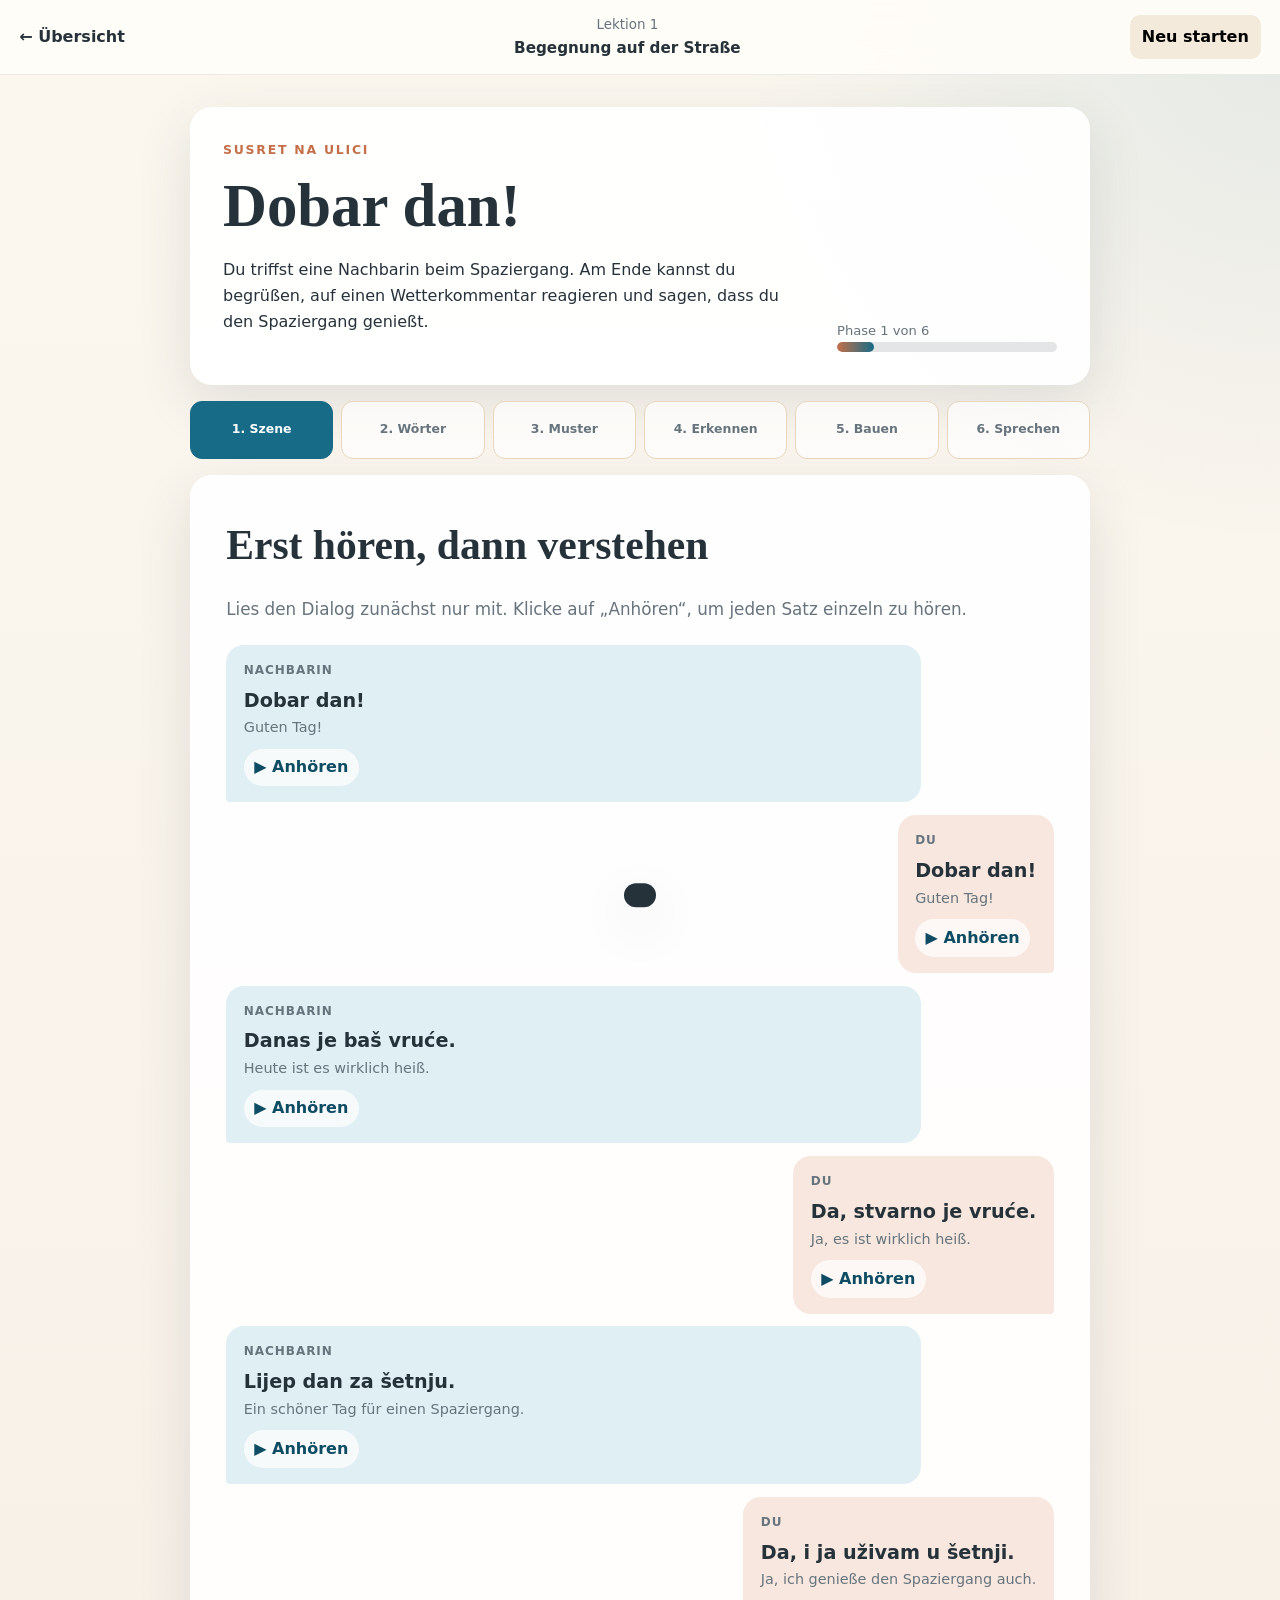
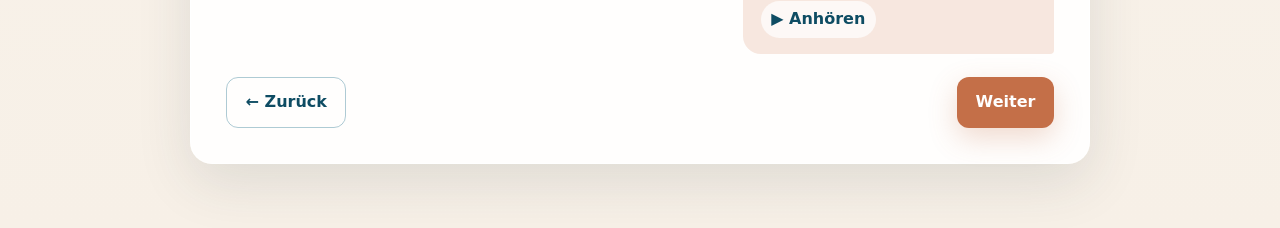
==== lesson.html @ fc1d5ef5 "Add files via upload" ====
<!DOCTYPE html>
<html lang="de">
<head>
  <meta charset="UTF-8">
  <meta name="viewport" content="width=device-width, initial-scale=1.0">
  <title>Lektion – Korak po korak</title>
  <link rel="stylesheet" href="css/style.css">
</head>
<body class="lesson-page">
  <header class="lesson-topbar">
    <a href="index.html" class="back-link">← Übersicht</a>
    <div class="lesson-topbar__title">
      <span id="lessonNumber">Lektion</span>
      <strong id="lessonTitle">Wird geladen …</strong>
    </div>
    <button id="resetLesson" class="icon-button" type="button">Neu starten</button>
  </header>

  <main class="shell shell--lesson">
    <section class="lesson-hero card">
      <div>
        <p id="lessonEyebrow" class="eyebrow eyebrow--dark"></p>
        <h1 id="lessonHeadline"></h1>
        <p id="lessonIntro"></p>
      </div>
      <div class="lesson-progress">
        <span id="phaseLabel">Phase 1 von 6</span>
        <div class="progress"><div id="lessonProgressBar" class="progress__fill"></div></div>
      </div>
    </section>

    <nav id="phaseNav" class="phase-nav" aria-label="Lektionsphasen"></nav>
    <section id="lessonContent"></section>
  </main>

  <div id="toast" class="toast" role="status" aria-live="polite"></div>

  <script src="data/lesson-01.js"></script>
  <script src="data/lesson-02.js"></script>
  <script src="data/lesson-03.js"></script>
  <script src="js/lesson.js"></script>
</body>
</html>
---- css/style.css ----
:root {
  --ink: #26323a;
  --muted: #66747d;
  --paper: #fffdf8;
  --sand: #f4eadb;
  --sand-dark: #e7d5bc;
  --adriatic: #176b87;
  --adriatic-dark: #0e4c63;
  --adriatic-soft: #dfeff3;
  --olive: #75835a;
  --olive-soft: #edf1e5;
  --terracotta: #c46f48;
  --terracotta-soft: #f7e7df;
  --success: #2d7b57;
  --danger: #a94438;
  --white: #ffffff;
  --shadow: 0 18px 55px rgba(45, 61, 68, 0.12);
  --radius: 22px;
  --radius-small: 14px;
}

* { box-sizing: border-box; }

html { scroll-behavior: smooth; }

body {
  margin: 0;
  font-family: Inter, ui-sans-serif, system-ui, -apple-system, BlinkMacSystemFont, "Segoe UI", sans-serif;
  color: var(--ink);
  background:
    radial-gradient(circle at top right, rgba(23, 107, 135, .10), transparent 34rem),
    linear-gradient(180deg, #fbf7ef 0%, #f7f0e7 100%);
  line-height: 1.65;
}

button, input, textarea { font: inherit; }

a { color: inherit; }

.hero {
  min-height: 48vh;
  display: grid;
  place-items: center;
  padding: 5rem 1.25rem;
  color: var(--white);
  background:
    linear-gradient(135deg, rgba(9, 58, 77, .95), rgba(23, 107, 135, .86)),
    radial-gradient(circle at 80% 20%, rgba(255,255,255,.18), transparent 18rem);
}

.hero__inner {
  width: min(820px, 100%);
  text-align: center;
}

.hero h1 {
  margin: .15rem 0 .5rem;
  font-family: Georgia, "Times New Roman", serif;
  font-size: clamp(3rem, 8vw, 6.5rem);
  line-height: .98;
  letter-spacing: -.045em;
}

.hero__lead {
  max-width: 620px;
  margin: 0 auto 2rem;
  font-size: clamp(1.1rem, 2.6vw, 1.45rem);
  color: rgba(255,255,255,.86);
}

.eyebrow {
  margin: 0 0 .6rem;
  font-size: .78rem;
  font-weight: 800;
  letter-spacing: .14em;
  text-transform: uppercase;
  color: rgba(255,255,255,.72);
}

.eyebrow--dark { color: var(--terracotta); }

.shell {
  width: min(1120px, calc(100% - 2rem));
  margin: 0 auto;
  padding: 2rem 0 4rem;
}

.shell--lesson { width: min(900px, calc(100% - 2rem)); }

.card {
  background: rgba(255,255,255,.91);
  border: 1px solid rgba(255,255,255,.8);
  border-radius: var(--radius);
  box-shadow: var(--shadow);
}

.intro {
  display: grid;
  grid-template-columns: 1.5fr .8fr;
  gap: 2rem;
  padding: 2rem;
  margin-top: -4.5rem;
  position: relative;
}

.intro h2, .section-heading h2, .lesson-hero h1 {
  margin: .1rem 0 .6rem;
  font-family: Georgia, "Times New Roman", serif;
  line-height: 1.15;
}

.badge {
  display: inline-flex;
  padding: .3rem .75rem;
  border-radius: 999px;
  background: var(--olive-soft);
  color: var(--olive);
  font-size: .82rem;
  font-weight: 800;
}

.progress-card {
  align-self: center;
  padding: 1.2rem;
  border-radius: var(--radius-small);
  background: var(--adriatic-soft);
}

.progress-card span, .lesson-progress span {
  display: block;
  color: var(--muted);
  font-size: .82rem;
}

.progress-card strong {
  display: block;
  margin: .2rem 0 .7rem;
  font-size: 1.1rem;
}

.progress {
  height: 10px;
  overflow: hidden;
  border-radius: 999px;
  background: rgba(38,50,58,.12);
}

.progress__fill {
  width: 0;
  height: 100%;
  border-radius: inherit;
  background: linear-gradient(90deg, var(--terracotta), var(--adriatic));
  transition: width .4s ease;
}

.section-heading {
  display: flex;
  justify-content: space-between;
  align-items: end;
  margin: 3rem 0 1rem;
}

.section-heading h2 { font-size: clamp(2rem, 5vw, 3rem); }

.lesson-grid {
  display: grid;
  grid-template-columns: repeat(3, 1fr);
  gap: 1rem;
}

.lesson-card {
  position: relative;
  display: flex;
  min-height: 300px;
  flex-direction: column;
  padding: 1.4rem;
  overflow: hidden;
}

.lesson-card::after {
  content: "";
  position: absolute;
  width: 150px;
  height: 150px;
  right: -55px;
  bottom: -65px;
  border-radius: 50%;
  background: var(--adriatic-soft);
}

.lesson-card__number {
  color: var(--terracotta);
  font-size: .78rem;
  font-weight: 900;
  letter-spacing: .12em;
  text-transform: uppercase;
}

.lesson-card h3 {
  margin: .55rem 0;
  font-family: Georgia, "Times New Roman", serif;
  font-size: 1.65rem;
  line-height: 1.12;
}

.lesson-card p { color: var(--muted); }

.lesson-card__meta {
  display: flex;
  gap: .5rem;
  flex-wrap: wrap;
  margin-top: auto;
  margin-bottom: 1rem;
}

.pill {
  padding: .25rem .62rem;
  border-radius: 999px;
  background: var(--sand);
  font-size: .78rem;
  font-weight: 700;
}

.lesson-card--locked { opacity: .72; }

.button {
  position: relative;
  z-index: 1;
  display: inline-flex;
  width: fit-content;
  align-items: center;
  justify-content: center;
  min-height: 46px;
  padding: .7rem 1.15rem;
  border: 0;
  border-radius: 12px;
  text-decoration: none;
  font-weight: 800;
  cursor: pointer;
}

.button--primary {
  color: white;
  background: var(--terracotta);
  box-shadow: 0 10px 28px rgba(196,111,72,.25);
}

.button--secondary {
  color: var(--adriatic-dark);
  background: var(--adriatic-soft);
}

.button--ghost {
  color: var(--adriatic-dark);
  background: transparent;
  border: 1px solid rgba(23,107,135,.35);
}

.footer {
  padding: 2rem 1rem 3rem;
  text-align: center;
  color: var(--muted);
  font-size: .86rem;
}

.lesson-topbar {
  position: sticky;
  top: 0;
  z-index: 20;
  display: grid;
  grid-template-columns: auto 1fr auto;
  gap: 1rem;
  align-items: center;
  padding: .85rem 1.2rem;
  background: rgba(255,253,248,.92);
  border-bottom: 1px solid rgba(38,50,58,.09);
  backdrop-filter: blur(14px);
}

.back-link { text-decoration: none; font-weight: 800; }

.lesson-topbar__title {
  text-align: center;
  font-size: .84rem;
  color: var(--muted);
}

.lesson-topbar__title strong {
  display: block;
  color: var(--ink);
  font-size: .95rem;
}

.icon-button {
  border: 0;
  border-radius: 10px;
  padding: .55rem .75rem;
  background: var(--sand);
  cursor: pointer;
  font-weight: 700;
}

.lesson-hero {
  display: grid;
  grid-template-columns: 1fr 220px;
  gap: 2rem;
  align-items: end;
  padding: 2rem;
}

.lesson-hero h1 { font-size: clamp(2.1rem, 6vw, 3.8rem); }

.phase-nav {
  display: grid;
  grid-template-columns: repeat(6, 1fr);
  gap: .5rem;
  margin: 1rem 0;
}

.phase-button {
  min-height: 58px;
  padding: .55rem;
  border: 1px solid var(--sand-dark);
  border-radius: 12px;
  background: rgba(255,255,255,.72);
  color: var(--muted);
  cursor: pointer;
  font-size: .78rem;
  font-weight: 800;
}

.phase-button.active {
  color: var(--white);
  background: var(--adriatic);
  border-color: var(--adriatic);
}

.phase-button.done {
  color: var(--success);
  background: var(--olive-soft);
  border-color: #cfd9bd;
}

.phase-card {
  padding: clamp(1.25rem, 4vw, 2.2rem);
  animation: rise .3s ease;
}

.phase-card h2 {
  margin: 0 0 .4rem;
  font-family: Georgia, "Times New Roman", serif;
  font-size: clamp(1.8rem, 5vw, 2.6rem);
}

.lead { color: var(--muted); font-size: 1.05rem; }

.dialogue {
  display: grid;
  gap: .8rem;
  margin: 1.3rem 0;
}

.bubble {
  max-width: 84%;
  padding: 1rem 1.1rem;
  border-radius: 18px 18px 18px 4px;
  background: var(--adriatic-soft);
}

.bubble:nth-child(even) {
  margin-left: auto;
  border-radius: 18px 18px 4px 18px;
  background: var(--terracotta-soft);
}

.bubble__speaker {
  display: block;
  margin-bottom: .25rem;
  color: var(--muted);
  font-size: .75rem;
  font-weight: 900;
  text-transform: uppercase;
  letter-spacing: .08em;
}

.bubble__hr {
  display: block;
  font-size: 1.2rem;
  font-weight: 850;
}

.bubble__de {
  display: block;
  color: var(--muted);
  font-size: .9rem;
}

.speak-button {
  margin-top: .55rem;
  border: 0;
  border-radius: 999px;
  padding: .35rem .65rem;
  background: rgba(255,255,255,.72);
  color: var(--adriatic-dark);
  cursor: pointer;
  font-weight: 800;
}

.vocab-grid {
  display: grid;
  grid-template-columns: repeat(2, 1fr);
  gap: .8rem;
  margin: 1.2rem 0;
}

.vocab-card {
  padding: 1rem;
  border: 1px solid var(--sand-dark);
  border-radius: 15px;
  background: var(--paper);
}

.vocab-card strong {
  display: block;
  color: var(--adriatic-dark);
  font-size: 1.15rem;
}

.pattern-list {
  display: grid;
  gap: .7rem;
  margin: 1.2rem 0;
}

.pattern {
  padding: 1rem;
  border-left: 5px solid var(--terracotta);
  border-radius: 0 14px 14px 0;
  background: var(--terracotta-soft);
}

.choice-list { display: grid; gap: .7rem; margin: 1rem 0; }

.choice {
  width: 100%;
  padding: .9rem 1rem;
  text-align: left;
  border: 1px solid var(--sand-dark);
  border-radius: 12px;
  background: var(--paper);
  cursor: pointer;
  font-weight: 700;
}

.choice.correct { border-color: var(--success); background: var(--olive-soft); color: var(--success); }
.choice.wrong { border-color: var(--danger); background: #fae7e4; color: var(--danger); }

.sentence-builder {
  display: flex;
  flex-wrap: wrap;
  gap: .55rem;
  min-height: 70px;
  margin: 1rem 0;
  padding: .8rem;
  border: 2px dashed var(--sand-dark);
  border-radius: 14px;
}

.token {
  padding: .5rem .75rem;
  border: 1px solid var(--sand-dark);
  border-radius: 10px;
  background: var(--paper);
  cursor: pointer;
  font-weight: 800;
}

.token.used { opacity: .38; }

.response-card {
  padding: 1rem;
  border-radius: 15px;
  background: var(--adriatic-soft);
}

.response-card textarea {
  width: 100%;
  min-height: 110px;
  margin-top: .8rem;
  padding: .9rem;
  border: 1px solid rgba(23,107,135,.25);
  border-radius: 12px;
  background: white;
}

.actions {
  display: flex;
  gap: .7rem;
  justify-content: space-between;
  flex-wrap: wrap;
  margin-top: 1.4rem;
}

.tip {
  margin: 1rem 0;
  padding: .9rem 1rem;
  border-radius: 14px;
  background: var(--olive-soft);
  color: #49533a;
}

.toast {
  position: fixed;
  left: 50%;
  bottom: 1.5rem;
  z-index: 100;
  transform: translate(-50%, 130%);
  padding: .75rem 1rem;
  border-radius: 999px;
  color: white;
  background: var(--ink);
  box-shadow: var(--shadow);
  transition: transform .25s ease;
}

.toast.show { transform: translate(-50%, 0); }

@keyframes rise {
  from { opacity: 0; transform: translateY(8px); }
  to { opacity: 1; transform: translateY(0); }
}

@media (max-width: 820px) {
  .lesson-grid { grid-template-columns: 1fr; }
  .intro, .lesson-hero { grid-template-columns: 1fr; }
  .phase-nav { grid-template-columns: repeat(3, 1fr); }
}

@media (max-width: 560px) {
  .shell { width: min(100% - 1rem, 1120px); }
  .hero { min-height: 42vh; padding: 4rem 1rem; }
  .intro { margin-top: -2.2rem; padding: 1.25rem; }
  .vocab-grid { grid-template-columns: 1fr; }
  .lesson-topbar { grid-template-columns: auto 1fr; }
  .lesson-topbar .icon-button { display: none; }
  .phase-button { font-size: .68rem; }
  .bubble { max-width: 95%; }
}
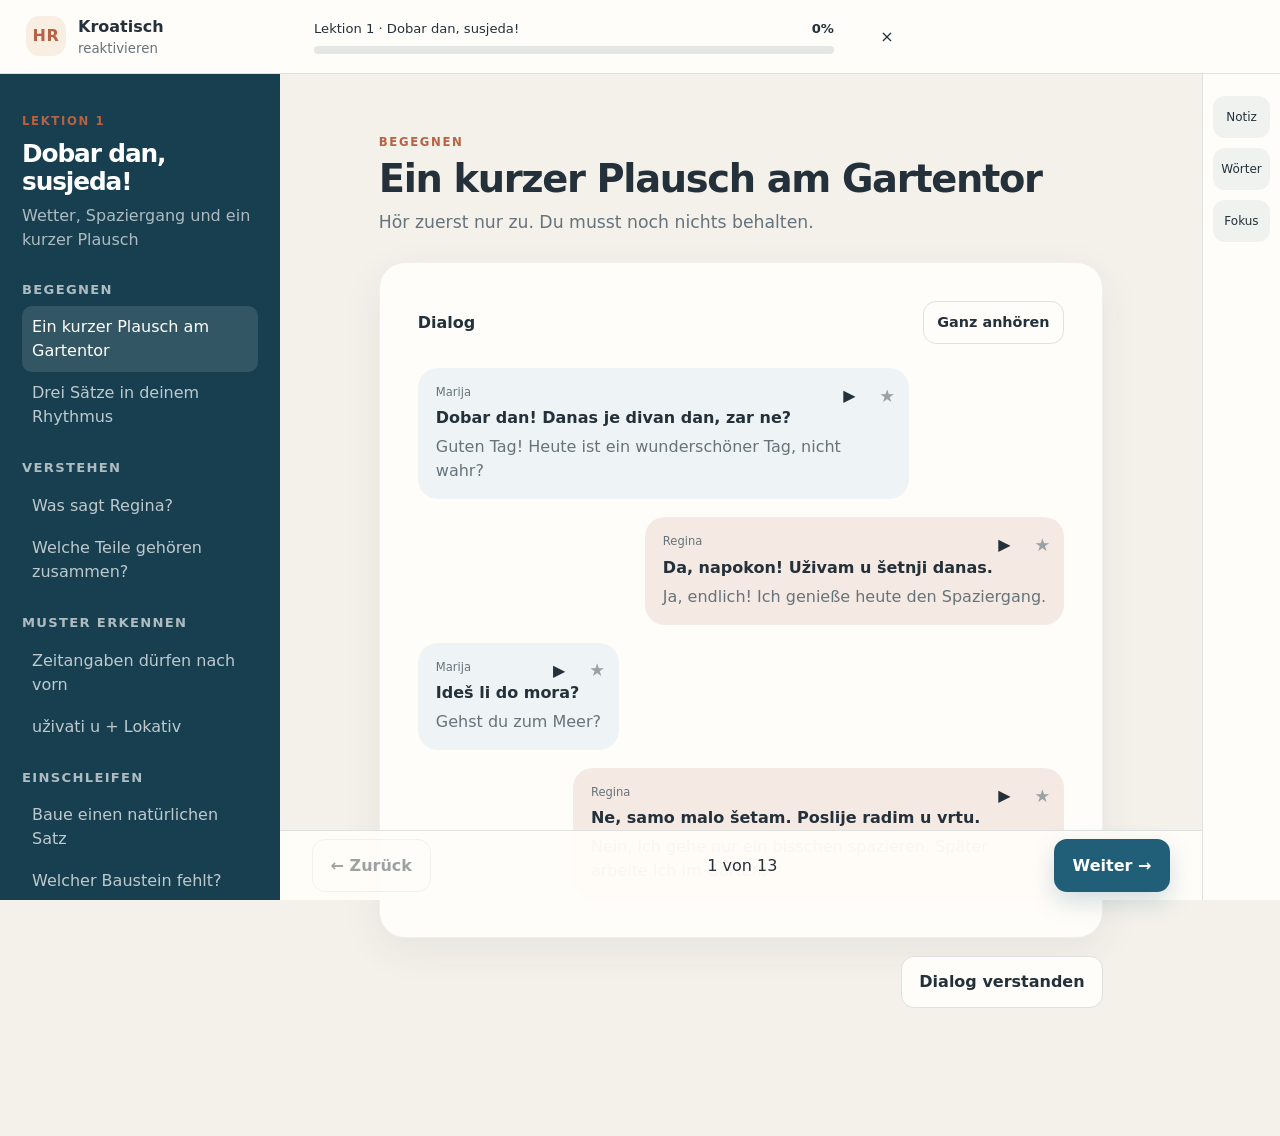
==== commit de63e832: "Add files via upload" ====
--- a/lesson.html
+++ b/lesson.html
@@ -1,43 +1,45 @@
-<!DOCTYPE html>
+<!doctype html>
 <html lang="de">
 <head>
-  <meta charset="UTF-8">
-  <meta name="viewport" content="width=device-width, initial-scale=1.0">
-  <title>Lektion – Korak po korak</title>
+  <meta charset="utf-8">
+  <meta name="viewport" content="width=device-width,initial-scale=1">
+  <meta name="theme-color" content="#215e78">
+  <title>Lektion · Kroatisch reaktivieren</title>
   <link rel="stylesheet" href="css/style.css">
+  <script src="data/lessons.js" defer></script>
+  <script src="js/app.js" defer></script>
 </head>
-<body class="lesson-page">
+<body data-page="lesson">
+  <a class="skip-link" href="#lesson-main">Zum Inhalt springen</a>
   <header class="lesson-topbar">
-    <a href="index.html" class="back-link">← Übersicht</a>
-    <div class="lesson-topbar__title">
-      <span id="lessonNumber">Lektion</span>
-      <strong id="lessonTitle">Wird geladen …</strong>
-    </div>
-    <button id="resetLesson" class="icon-button" type="button">Neu starten</button>
+    <a class="brand compact" href="index.html"><span class="brand-mark">HR</span><span><strong>Kroatisch</strong><small>reaktivieren</small></span></a>
+    <div class="top-progress"><div><span id="lesson-label">Lektion</span><strong id="lesson-percent">0%</strong></div><div class="bar"><span id="lesson-bar"></span></div></div>
+    <a class="icon-btn" href="index.html" aria-label="Lektion schließen">×</a>
   </header>
 
-  <main class="shell shell--lesson">
-    <section class="lesson-hero card">
-      <div>
-        <p id="lessonEyebrow" class="eyebrow eyebrow--dark"></p>
-        <h1 id="lessonHeadline"></h1>
-        <p id="lessonIntro"></p>
-      </div>
-      <div class="lesson-progress">
-        <span id="phaseLabel">Phase 1 von 6</span>
-        <div class="progress"><div id="lessonProgressBar" class="progress__fill"></div></div>
-      </div>
-    </section>
+  <div class="lesson-layout">
+    <aside class="lesson-map">
+      <span class="kicker">Lektion <span id="lesson-number">1</span></span>
+      <h1 id="lesson-title">Lektion</h1>
+      <p id="lesson-subtitle"></p>
+      <ol id="lesson-steps"></ol>
+      <small>Dein Stand wird automatisch gespeichert.</small>
+    </aside>
 
-    <nav id="phaseNav" class="phase-nav" aria-label="Lektionsphasen"></nav>
-    <section id="lessonContent"></section>
-  </main>
+    <main id="lesson-main" class="lesson-main" tabindex="-1"><div id="lesson-stage"></div></main>
 
-  <div id="toast" class="toast" role="status" aria-live="polite"></div>
+    <aside class="lesson-tools">
+      <button id="lesson-note-button">Notiz</button>
+      <button id="vocabulary-button">Wörter</button>
+      <button id="focus-button">Fokus</button>
+    </aside>
+  </div>
 
-  <script src="data/lesson-01.js"></script>
-  <script src="data/lesson-02.js"></script>
-  <script src="data/lesson-03.js"></script>
-  <script src="js/lesson.js"></script>
+  <nav class="lesson-nav"><button class="button secondary" id="prev-step">← Zurück</button><span id="step-count">1 von 1</span><button class="button primary" id="next-step">Weiter →</button></nav>
+
+  <dialog id="lesson-note-dialog"><form method="dialog" id="lesson-note-form" class="dialog-card"><div class="dialog-head"><div><span class="kicker">Lektionsnotiz</span><h2>Was möchtest du festhalten?</h2></div><button value="cancel" class="icon-btn">×</button></div><label>Titel<input id="lesson-note-title" maxlength="80"></label><label>Notiz<textarea id="lesson-note-text" rows="7" required></textarea></label><label class="check"><input id="lesson-note-pinned" type="checkbox"> Im Notizbuch anheften</label><div class="button-row right"><button value="cancel" class="button secondary">Abbrechen</button><button type="submit" class="button primary">Speichern</button></div></form></dialog>
+  <dialog id="vocabulary-dialog"><div class="dialog-card wide"><div class="dialog-head"><div><span class="kicker">Lektionswörter</span><h2>Wörter und Satzbausteine</h2></div><button class="icon-btn" data-close-dialog>×</button></div><div class="vocabulary-grid" id="vocabulary-grid"></div></div></dialog>
+  <dialog id="finish-dialog"><div class="dialog-card celebration"><div class="completion-mark">✓</div><span class="kicker">Lektion abgeschlossen</span><h2>Bravo, Regina.</h2><p>Du hast die Sätze nicht nur erkannt, sondern selbst gebaut und gesprochen.</p><div id="finish-stats" class="finish-stats"></div><div class="button-row center"><button class="button secondary" id="repeat-lesson">Erneut üben</button><a class="button primary" href="index.html">Zur Übersicht</a></div></div></dialog>
+  <div class="toast" id="toast" aria-live="polite"></div>
 </body>
 </html>
--- a/css/style.css
+++ b/css/style.css
@@ -1,548 +1,16 @@
-:root {
-  --ink: #26323a;
-  --muted: #66747d;
-  --paper: #fffdf8;
-  --sand: #f4eadb;
-  --sand-dark: #e7d5bc;
-  --adriatic: #176b87;
-  --adriatic-dark: #0e4c63;
-  --adriatic-soft: #dfeff3;
-  --olive: #75835a;
-  --olive-soft: #edf1e5;
-  --terracotta: #c46f48;
-  --terracotta-soft: #f7e7df;
-  --success: #2d7b57;
-  --danger: #a94438;
-  --white: #ffffff;
-  --shadow: 0 18px 55px rgba(45, 61, 68, 0.12);
-  --radius: 22px;
-  --radius-small: 14px;
+:root{
+  --bg:#f4f1eb;--paper:#fffdf9;--ink:#24313a;--muted:#66737a;--line:#dfe2df;
+  --blue:#215e78;--blue-soft:#dceaf0;--terracotta:#b86143;--terracotta-soft:#f1ded7;
+  --olive:#68784b;--olive-soft:#e5eadb;--yellow:#d8ad4b;--shadow:0 18px 50px rgba(42,52,58,.10);
+  --radius:24px;--sidebar:250px;--topbar:82px;
 }
-
-* { box-sizing: border-box; }
-
-html { scroll-behavior: smooth; }
-
-body {
-  margin: 0;
-  font-family: Inter, ui-sans-serif, system-ui, -apple-system, BlinkMacSystemFont, "Segoe UI", sans-serif;
-  color: var(--ink);
-  background:
-    radial-gradient(circle at top right, rgba(23, 107, 135, .10), transparent 34rem),
-    linear-gradient(180deg, #fbf7ef 0%, #f7f0e7 100%);
-  line-height: 1.65;
-}
-
-button, input, textarea { font: inherit; }
-
-a { color: inherit; }
-
-.hero {
-  min-height: 48vh;
-  display: grid;
-  place-items: center;
-  padding: 5rem 1.25rem;
-  color: var(--white);
-  background:
-    linear-gradient(135deg, rgba(9, 58, 77, .95), rgba(23, 107, 135, .86)),
-    radial-gradient(circle at 80% 20%, rgba(255,255,255,.18), transparent 18rem);
-}
-
-.hero__inner {
-  width: min(820px, 100%);
-  text-align: center;
-}
-
-.hero h1 {
-  margin: .15rem 0 .5rem;
-  font-family: Georgia, "Times New Roman", serif;
-  font-size: clamp(3rem, 8vw, 6.5rem);
-  line-height: .98;
-  letter-spacing: -.045em;
-}
-
-.hero__lead {
-  max-width: 620px;
-  margin: 0 auto 2rem;
-  font-size: clamp(1.1rem, 2.6vw, 1.45rem);
-  color: rgba(255,255,255,.86);
-}
-
-.eyebrow {
-  margin: 0 0 .6rem;
-  font-size: .78rem;
-  font-weight: 800;
-  letter-spacing: .14em;
-  text-transform: uppercase;
-  color: rgba(255,255,255,.72);
-}
-
-.eyebrow--dark { color: var(--terracotta); }
-
-.shell {
-  width: min(1120px, calc(100% - 2rem));
-  margin: 0 auto;
-  padding: 2rem 0 4rem;
-}
-
-.shell--lesson { width: min(900px, calc(100% - 2rem)); }
-
-.card {
-  background: rgba(255,255,255,.91);
-  border: 1px solid rgba(255,255,255,.8);
-  border-radius: var(--radius);
-  box-shadow: var(--shadow);
-}
-
-.intro {
-  display: grid;
-  grid-template-columns: 1.5fr .8fr;
-  gap: 2rem;
-  padding: 2rem;
-  margin-top: -4.5rem;
-  position: relative;
-}
-
-.intro h2, .section-heading h2, .lesson-hero h1 {
-  margin: .1rem 0 .6rem;
-  font-family: Georgia, "Times New Roman", serif;
-  line-height: 1.15;
-}
-
-.badge {
-  display: inline-flex;
-  padding: .3rem .75rem;
-  border-radius: 999px;
-  background: var(--olive-soft);
-  color: var(--olive);
-  font-size: .82rem;
-  font-weight: 800;
-}
-
-.progress-card {
-  align-self: center;
-  padding: 1.2rem;
-  border-radius: var(--radius-small);
-  background: var(--adriatic-soft);
-}
-
-.progress-card span, .lesson-progress span {
-  display: block;
-  color: var(--muted);
-  font-size: .82rem;
-}
-
-.progress-card strong {
-  display: block;
-  margin: .2rem 0 .7rem;
-  font-size: 1.1rem;
-}
-
-.progress {
-  height: 10px;
-  overflow: hidden;
-  border-radius: 999px;
-  background: rgba(38,50,58,.12);
-}
-
-.progress__fill {
-  width: 0;
-  height: 100%;
-  border-radius: inherit;
-  background: linear-gradient(90deg, var(--terracotta), var(--adriatic));
-  transition: width .4s ease;
-}
-
-.section-heading {
-  display: flex;
-  justify-content: space-between;
-  align-items: end;
-  margin: 3rem 0 1rem;
-}
-
-.section-heading h2 { font-size: clamp(2rem, 5vw, 3rem); }
-
-.lesson-grid {
-  display: grid;
-  grid-template-columns: repeat(3, 1fr);
-  gap: 1rem;
-}
-
-.lesson-card {
-  position: relative;
-  display: flex;
-  min-height: 300px;
-  flex-direction: column;
-  padding: 1.4rem;
-  overflow: hidden;
-}
-
-.lesson-card::after {
-  content: "";
-  position: absolute;
-  width: 150px;
-  height: 150px;
-  right: -55px;
-  bottom: -65px;
-  border-radius: 50%;
-  background: var(--adriatic-soft);
-}
-
-.lesson-card__number {
-  color: var(--terracotta);
-  font-size: .78rem;
-  font-weight: 900;
-  letter-spacing: .12em;
-  text-transform: uppercase;
-}
-
-.lesson-card h3 {
-  margin: .55rem 0;
-  font-family: Georgia, "Times New Roman", serif;
-  font-size: 1.65rem;
-  line-height: 1.12;
-}
-
-.lesson-card p { color: var(--muted); }
-
-.lesson-card__meta {
-  display: flex;
-  gap: .5rem;
-  flex-wrap: wrap;
-  margin-top: auto;
-  margin-bottom: 1rem;
-}
-
-.pill {
-  padding: .25rem .62rem;
-  border-radius: 999px;
-  background: var(--sand);
-  font-size: .78rem;
-  font-weight: 700;
-}
-
-.lesson-card--locked { opacity: .72; }
-
-.button {
-  position: relative;
-  z-index: 1;
-  display: inline-flex;
-  width: fit-content;
-  align-items: center;
-  justify-content: center;
-  min-height: 46px;
-  padding: .7rem 1.15rem;
-  border: 0;
-  border-radius: 12px;
-  text-decoration: none;
-  font-weight: 800;
-  cursor: pointer;
-}
-
-.button--primary {
-  color: white;
-  background: var(--terracotta);
-  box-shadow: 0 10px 28px rgba(196,111,72,.25);
-}
-
-.button--secondary {
-  color: var(--adriatic-dark);
-  background: var(--adriatic-soft);
-}
-
-.button--ghost {
-  color: var(--adriatic-dark);
-  background: transparent;
-  border: 1px solid rgba(23,107,135,.35);
-}
-
-.footer {
-  padding: 2rem 1rem 3rem;
-  text-align: center;
-  color: var(--muted);
-  font-size: .86rem;
-}
-
-.lesson-topbar {
-  position: sticky;
-  top: 0;
-  z-index: 20;
-  display: grid;
-  grid-template-columns: auto 1fr auto;
-  gap: 1rem;
-  align-items: center;
-  padding: .85rem 1.2rem;
-  background: rgba(255,253,248,.92);
-  border-bottom: 1px solid rgba(38,50,58,.09);
-  backdrop-filter: blur(14px);
-}
-
-.back-link { text-decoration: none; font-weight: 800; }
-
-.lesson-topbar__title {
-  text-align: center;
-  font-size: .84rem;
-  color: var(--muted);
-}
-
-.lesson-topbar__title strong {
-  display: block;
-  color: var(--ink);
-  font-size: .95rem;
-}
-
-.icon-button {
-  border: 0;
-  border-radius: 10px;
-  padding: .55rem .75rem;
-  background: var(--sand);
-  cursor: pointer;
-  font-weight: 700;
-}
-
-.lesson-hero {
-  display: grid;
-  grid-template-columns: 1fr 220px;
-  gap: 2rem;
-  align-items: end;
-  padding: 2rem;
-}
-
-.lesson-hero h1 { font-size: clamp(2.1rem, 6vw, 3.8rem); }
-
-.phase-nav {
-  display: grid;
-  grid-template-columns: repeat(6, 1fr);
-  gap: .5rem;
-  margin: 1rem 0;
-}
-
-.phase-button {
-  min-height: 58px;
-  padding: .55rem;
-  border: 1px solid var(--sand-dark);
-  border-radius: 12px;
-  background: rgba(255,255,255,.72);
-  color: var(--muted);
-  cursor: pointer;
-  font-size: .78rem;
-  font-weight: 800;
-}
-
-.phase-button.active {
-  color: var(--white);
-  background: var(--adriatic);
-  border-color: var(--adriatic);
-}
-
-.phase-button.done {
-  color: var(--success);
-  background: var(--olive-soft);
-  border-color: #cfd9bd;
-}
-
-.phase-card {
-  padding: clamp(1.25rem, 4vw, 2.2rem);
-  animation: rise .3s ease;
-}
-
-.phase-card h2 {
-  margin: 0 0 .4rem;
-  font-family: Georgia, "Times New Roman", serif;
-  font-size: clamp(1.8rem, 5vw, 2.6rem);
-}
-
-.lead { color: var(--muted); font-size: 1.05rem; }
-
-.dialogue {
-  display: grid;
-  gap: .8rem;
-  margin: 1.3rem 0;
-}
-
-.bubble {
-  max-width: 84%;
-  padding: 1rem 1.1rem;
-  border-radius: 18px 18px 18px 4px;
-  background: var(--adriatic-soft);
-}
-
-.bubble:nth-child(even) {
-  margin-left: auto;
-  border-radius: 18px 18px 4px 18px;
-  background: var(--terracotta-soft);
-}
-
-.bubble__speaker {
-  display: block;
-  margin-bottom: .25rem;
-  color: var(--muted);
-  font-size: .75rem;
-  font-weight: 900;
-  text-transform: uppercase;
-  letter-spacing: .08em;
-}
-
-.bubble__hr {
-  display: block;
-  font-size: 1.2rem;
-  font-weight: 850;
-}
-
-.bubble__de {
-  display: block;
-  color: var(--muted);
-  font-size: .9rem;
-}
-
-.speak-button {
-  margin-top: .55rem;
-  border: 0;
-  border-radius: 999px;
-  padding: .35rem .65rem;
-  background: rgba(255,255,255,.72);
-  color: var(--adriatic-dark);
-  cursor: pointer;
-  font-weight: 800;
-}
-
-.vocab-grid {
-  display: grid;
-  grid-template-columns: repeat(2, 1fr);
-  gap: .8rem;
-  margin: 1.2rem 0;
-}
-
-.vocab-card {
-  padding: 1rem;
-  border: 1px solid var(--sand-dark);
-  border-radius: 15px;
-  background: var(--paper);
-}
-
-.vocab-card strong {
-  display: block;
-  color: var(--adriatic-dark);
-  font-size: 1.15rem;
-}
-
-.pattern-list {
-  display: grid;
-  gap: .7rem;
-  margin: 1.2rem 0;
-}
-
-.pattern {
-  padding: 1rem;
-  border-left: 5px solid var(--terracotta);
-  border-radius: 0 14px 14px 0;
-  background: var(--terracotta-soft);
-}
-
-.choice-list { display: grid; gap: .7rem; margin: 1rem 0; }
-
-.choice {
-  width: 100%;
-  padding: .9rem 1rem;
-  text-align: left;
-  border: 1px solid var(--sand-dark);
-  border-radius: 12px;
-  background: var(--paper);
-  cursor: pointer;
-  font-weight: 700;
-}
-
-.choice.correct { border-color: var(--success); background: var(--olive-soft); color: var(--success); }
-.choice.wrong { border-color: var(--danger); background: #fae7e4; color: var(--danger); }
-
-.sentence-builder {
-  display: flex;
-  flex-wrap: wrap;
-  gap: .55rem;
-  min-height: 70px;
-  margin: 1rem 0;
-  padding: .8rem;
-  border: 2px dashed var(--sand-dark);
-  border-radius: 14px;
-}
-
-.token {
-  padding: .5rem .75rem;
-  border: 1px solid var(--sand-dark);
-  border-radius: 10px;
-  background: var(--paper);
-  cursor: pointer;
-  font-weight: 800;
-}
-
-.token.used { opacity: .38; }
-
-.response-card {
-  padding: 1rem;
-  border-radius: 15px;
-  background: var(--adriatic-soft);
-}
-
-.response-card textarea {
-  width: 100%;
-  min-height: 110px;
-  margin-top: .8rem;
-  padding: .9rem;
-  border: 1px solid rgba(23,107,135,.25);
-  border-radius: 12px;
-  background: white;
-}
-
-.actions {
-  display: flex;
-  gap: .7rem;
-  justify-content: space-between;
-  flex-wrap: wrap;
-  margin-top: 1.4rem;
-}
-
-.tip {
-  margin: 1rem 0;
-  padding: .9rem 1rem;
-  border-radius: 14px;
-  background: var(--olive-soft);
-  color: #49533a;
-}
-
-.toast {
-  position: fixed;
-  left: 50%;
-  bottom: 1.5rem;
-  z-index: 100;
-  transform: translate(-50%, 130%);
-  padding: .75rem 1rem;
-  border-radius: 999px;
-  color: white;
-  background: var(--ink);
-  box-shadow: var(--shadow);
-  transition: transform .25s ease;
-}
-
-.toast.show { transform: translate(-50%, 0); }
-
-@keyframes rise {
-  from { opacity: 0; transform: translateY(8px); }
-  to { opacity: 1; transform: translateY(0); }
-}
-
-@media (max-width: 820px) {
-  .lesson-grid { grid-template-columns: 1fr; }
-  .intro, .lesson-hero { grid-template-columns: 1fr; }
-  .phase-nav { grid-template-columns: repeat(3, 1fr); }
-}
-
-@media (max-width: 560px) {
-  .shell { width: min(100% - 1rem, 1120px); }
-  .hero { min-height: 42vh; padding: 4rem 1rem; }
-  .intro { margin-top: -2.2rem; padding: 1.25rem; }
-  .vocab-grid { grid-template-columns: 1fr; }
-  .lesson-topbar { grid-template-columns: auto 1fr; }
-  .lesson-topbar .icon-button { display: none; }
-  .phase-button { font-size: .68rem; }
-  .bubble { max-width: 95%; }
-}
+*{box-sizing:border-box}html{scroll-behavior:smooth}body{margin:0;background:var(--bg);color:var(--ink);font-family:Inter,ui-sans-serif,system-ui,-apple-system,BlinkMacSystemFont,"Segoe UI",sans-serif;line-height:1.5}button,input,textarea,select{font:inherit;color:inherit}button,a{touch-action:manipulation}a{color:inherit;text-decoration:none}button{cursor:pointer}h1,h2,h3,p{margin-top:0}h1,h2,h3{line-height:1.12}h1{font-size:clamp(2rem,4vw,4.4rem);letter-spacing:-.045em}h2{font-size:clamp(1.75rem,3vw,2.7rem);letter-spacing:-.035em}h3{font-size:1.25rem}small,.muted{color:var(--muted)}
+.skip-link{position:fixed;left:12px;top:-100px;background:#fff;padding:.8rem 1rem;z-index:99;border-radius:10px}.skip-link:focus{top:12px}.app-shell{display:grid;grid-template-columns:var(--sidebar) 1fr;min-height:100vh}.sidebar{position:sticky;top:0;height:100vh;padding:30px 22px;background:#173f50;color:#f4fbfd;display:flex;flex-direction:column;z-index:20}.brand{display:flex;align-items:center;gap:12px}.brand-mark{width:46px;height:46px;border-radius:14px;display:grid;place-items:center;background:#f8eee1;color:var(--terracotta);font-weight:900;letter-spacing:.04em}.brand strong,.brand small{display:block}.brand small{color:rgba(255,255,255,.68)}.sidebar nav{display:grid;gap:7px;margin:54px 0}.nav-link{padding:12px 14px;border-radius:12px;color:rgba(255,255,255,.76);display:flex;justify-content:space-between;align-items:center}.nav-link:hover,.nav-link.active{background:rgba(255,255,255,.11);color:#fff}.nav-link b{font-size:.75rem;padding:.1rem .45rem;background:var(--terracotta);border-radius:999px}.sidebar-foot{margin-top:auto;border-top:1px solid rgba(255,255,255,.15);padding-top:20px;display:grid}.sidebar-foot strong{font-size:1.25rem}.sidebar-foot span{color:rgba(255,255,255,.75)}.sidebar-foot small{margin-top:14px;color:rgba(255,255,255,.5)}
+.main-frame{min-width:0}.topbar{height:var(--topbar);padding:0 clamp(20px,4vw,58px);display:flex;align-items:center;justify-content:space-between;background:rgba(244,241,235,.92);backdrop-filter:blur(16px);position:sticky;top:0;z-index:10;border-bottom:1px solid rgba(80,90,95,.08)}.topbar>div{display:grid}.eyebrow,.kicker{font-size:.73rem;text-transform:uppercase;letter-spacing:.14em;color:var(--terracotta);font-weight:800}.avatar,.icon-btn{border:0;background:transparent;display:grid;place-items:center}.avatar{width:42px;height:42px;border-radius:50%;background:var(--blue);color:#fff;font-weight:800}.icon-btn{min-width:40px;height:40px;border-radius:50%}.icon-btn:hover{background:rgba(33,94,120,.09)}main{width:min(1220px,calc(100% - 44px));margin:0 auto}.section{padding:78px 0;scroll-margin-top:var(--topbar)}.hero{margin-top:28px;padding:clamp(28px,6vw,72px);border-radius:34px;background:linear-gradient(135deg,#fdf9f1,#eef5f6);display:grid;grid-template-columns:minmax(0,1fr) auto;gap:55px;align-items:center;box-shadow:var(--shadow);overflow:hidden;position:relative}.hero:after{content:"";position:absolute;width:380px;height:380px;border-radius:50%;right:-160px;top:-210px;border:70px solid rgba(184,97,67,.07)}.hero-copy{position:relative;z-index:1}.hero h1{max-width:820px;margin:.45rem 0 1rem}.hero p{font-size:1.15rem;max-width:740px;color:var(--muted)}.meta-row,.button-row{display:flex;gap:12px;align-items:center;flex-wrap:wrap}.meta-row{margin:28px 0;color:var(--muted)}.meta-row span{padding:.35rem .7rem;background:rgba(255,255,255,.68);border-radius:999px}.button{border:1px solid transparent;border-radius:13px;padding:.82rem 1.1rem;display:inline-flex;align-items:center;justify-content:center;font-weight:750;transition:.2s}.button:hover{transform:translateY(-1px)}.button.primary{background:var(--blue);color:#fff;box-shadow:0 10px 24px rgba(33,94,120,.2)}.button.secondary{background:var(--paper);border-color:var(--line)}.button.success{background:var(--olive);color:#fff}.button.small{padding:.6rem .85rem;font-size:.9rem}.button:disabled{opacity:.45;cursor:not-allowed;transform:none}.progress-ring{--p:0;width:160px;height:160px;border-radius:50%;display:grid;place-items:center;background:conic-gradient(var(--blue) calc(var(--p)*1%),#dce4e6 0);position:relative;z-index:1}.progress-ring:before{content:"";position:absolute;inset:13px;background:#fbfaf5;border-radius:50%}.progress-ring div{position:relative;display:grid;text-align:center}.progress-ring strong{font-size:2rem}.progress-ring span{color:var(--muted);font-size:.85rem}
+.quick-grid{display:grid;grid-template-columns:repeat(3,1fr);gap:18px;margin-top:22px}.quick-card,.surface{background:var(--paper);border:1px solid rgba(75,83,86,.08);border-radius:var(--radius);box-shadow:0 12px 35px rgba(42,52,58,.06)}.quick-card{padding:20px;display:flex;align-items:center;gap:14px}.quick-card>div{display:grid;min-width:0;flex:1}.quick-card small{text-transform:uppercase;letter-spacing:.1em;font-size:.67rem}.quick-card strong{white-space:nowrap;overflow:hidden;text-overflow:ellipsis}.quick-icon{width:42px;height:42px;border-radius:13px;background:var(--blue-soft);display:grid;place-items:center}.section-head{display:flex;justify-content:space-between;align-items:end;gap:20px;margin-bottom:24px}.section-head h2{margin:.2rem 0 0}.section-head>span{color:var(--muted)}.lesson-grid{display:grid;grid-template-columns:repeat(3,1fr);gap:20px}.lesson-card{background:var(--paper);border-radius:var(--radius);padding:24px;min-height:360px;display:flex;flex-direction:column;border-top:6px solid var(--blue);box-shadow:0 12px 35px rgba(42,52,58,.07)}.lesson-card.terracotta{border-top-color:var(--terracotta)}.lesson-card.olive{border-top-color:var(--olive)}.lesson-card.locked{opacity:.68}.lesson-card-top,.lesson-card-foot{display:flex;justify-content:space-between;align-items:center}.lesson-number{font-size:.75rem;text-transform:uppercase;letter-spacing:.12em;font-weight:800;color:var(--muted)}.pill{font-size:.75rem;background:var(--blue-soft);padding:.25rem .55rem;border-radius:999px}.lesson-card h3{font-size:1.55rem;margin:28px 0 5px}.lesson-card p{color:var(--muted)}.tags{display:flex;gap:7px;flex-wrap:wrap}.tags span{font-size:.75rem;padding:.28rem .55rem;border-radius:999px;background:#f0f0ec}.lesson-card-foot{margin-top:auto;padding-top:30px;color:var(--muted)}.circle-link{width:40px;height:40px;border-radius:50%;background:var(--blue);color:#fff;display:grid;place-items:center}.surface{padding:26px}.review-empty{text-align:center;padding:32px;color:var(--muted)}.review-list{display:grid;grid-template-columns:repeat(3,1fr);gap:12px}.review-mini{padding:16px;background:#f5f4ef;border-radius:16px;display:grid;gap:8px}.review-mini small{color:var(--terracotta);font-weight:750}.notes-tools{display:flex;gap:12px;margin-bottom:18px}.notes-tools input,.notes-tools select,label input,label textarea,label select{border:1px solid var(--line);background:var(--paper);border-radius:12px;padding:.85rem 1rem}.notes-tools input{flex:1}.notes-grid{display:grid;grid-template-columns:repeat(3,1fr);gap:16px}.note-card{background:var(--paper);border-radius:20px;padding:20px;border:1px solid var(--line);display:flex;flex-direction:column;min-height:220px}.note-card.pinned{border-color:var(--yellow);box-shadow:inset 0 4px 0 var(--yellow)}.note-card h3{margin:12px 0 8px}.note-card p{color:var(--muted);white-space:pre-wrap}.note-card-foot{margin-top:auto;display:flex;justify-content:space-between;align-items:center}.note-actions{display:flex;gap:8px}.text-button{border:0;background:transparent;color:var(--blue);padding:0}.empty{grid-column:1/-1;text-align:center;padding:45px;background:rgba(255,255,255,.5);border-radius:20px;color:var(--muted)}.progress-grid{display:grid;grid-template-columns:1.2fr .8fr;gap:20px}.skill{display:grid;grid-template-columns:130px 1fr 42px;gap:12px;align-items:center;margin:18px 0}.skill-bar,.bar{height:8px;background:#e5e7e4;border-radius:999px;overflow:hidden}.skill-bar span,.bar span{display:block;height:100%;background:var(--blue);border-radius:inherit}.activity-chart{height:180px;display:flex;align-items:end;gap:12px;margin-top:25px}.activity-day{flex:1;display:grid;gap:7px;text-align:center;color:var(--muted);font-size:.78rem}.activity-stick{height:145px;background:#ecece7;border-radius:999px;display:flex;align-items:end;overflow:hidden}.activity-stick span{width:100%;min-height:4px;background:var(--terracotta);border-radius:999px}footer{padding:30px clamp(20px,4vw,58px);display:flex;justify-content:space-between;color:var(--muted);font-size:.85rem}
+.backdrop{display:none}.mobile-only{display:none}dialog{border:0;padding:0;background:transparent;max-width:none}dialog::backdrop{background:rgba(20,31,38,.56);backdrop-filter:blur(3px)}.dialog-card{width:min(560px,calc(100vw - 28px));max-height:90vh;overflow:auto;background:var(--paper);border-radius:24px;padding:26px;box-shadow:var(--shadow)}.dialog-card.wide{width:min(820px,calc(100vw - 28px))}.dialog-head{display:flex;justify-content:space-between;gap:20px;align-items:start;margin-bottom:22px}.dialog-head h2{font-size:1.8rem;margin:.2rem 0}.dialog-card label{display:grid;gap:7px;font-weight:700;margin:15px 0}.dialog-card .check{display:flex;align-items:center}.right{justify-content:flex-end}.center{justify-content:center}.phase-list{display:grid;gap:10px;padding-left:20px}.phase-list li{padding:12px 14px;background:#f1f2ee;border-radius:12px}.toast{position:fixed;left:50%;bottom:28px;transform:translate(-50%,130px);background:#20313a;color:#fff;border-radius:999px;padding:.75rem 1rem;z-index:100;opacity:0;transition:.25s}.toast.show{transform:translate(-50%,0);opacity:1}
+/* lesson */
+.lesson-topbar{height:74px;background:var(--paper);border-bottom:1px solid var(--line);display:grid;grid-template-columns:260px minmax(220px,520px) 50px;gap:28px;align-items:center;padding:0 26px;position:sticky;top:0;z-index:20}.brand.compact .brand-mark{width:40px;height:40px}.brand.compact small{color:var(--muted)}.top-progress>div:first-child{display:flex;justify-content:space-between;font-size:.82rem}.top-progress .bar{margin-top:8px}.lesson-layout{display:grid;grid-template-columns:280px minmax(0,1fr) 78px;min-height:calc(100vh - 144px)}.lesson-map{background:#173f50;color:#fff;padding:34px 22px;position:sticky;top:74px;height:calc(100vh - 74px);overflow:auto}.lesson-map h1{font-size:1.55rem;margin:8px 0}.lesson-map>p,.lesson-map>small{color:rgba(255,255,255,.65)}.lesson-map>ol{padding:0;list-style:none;margin:28px 0}.map-phase{margin:20px 0}.map-phase>strong{display:block;font-size:.82rem;text-transform:uppercase;letter-spacing:.1em;color:rgba(255,255,255,.65);margin-bottom:7px}.map-step{width:100%;text-align:left;border:0;background:transparent;color:rgba(255,255,255,.72);padding:9px 10px;border-radius:10px}.map-step.current{background:rgba(255,255,255,.12);color:#fff}.map-step.done:before{content:"✓ ";color:#b9d58e}.lesson-main{padding:55px clamp(24px,6vw,90px) 110px;overflow:auto}.lesson-tools{border-left:1px solid var(--line);background:var(--paper);display:grid;align-content:start;gap:10px;padding:22px 10px;position:sticky;top:74px;height:calc(100vh - 74px)}.lesson-tools button{border:0;background:#f0f2ef;border-radius:12px;padding:12px 5px;font-size:.75rem}.lesson-nav{position:fixed;left:280px;right:78px;bottom:0;height:70px;background:rgba(255,253,249,.95);border-top:1px solid var(--line);display:flex;align-items:center;justify-content:space-between;padding:0 32px;z-index:15}.step-head{max-width:820px;margin:0 auto 26px}.step-head h2{margin:.25rem 0 .65rem}.step-head p{font-size:1.08rem;color:var(--muted)}.content-card,.exercise-card,.mission-card{max-width:880px;margin:0 auto;background:var(--paper);border:1px solid rgba(70,80,85,.08);border-radius:26px;padding:clamp(20px,4vw,38px);box-shadow:0 12px 40px rgba(42,52,58,.07)}.dialogue-toolbar{display:flex;justify-content:space-between;align-items:center;margin-bottom:24px}.dialogue{display:grid;gap:18px}.dialogue-line{display:flex}.dialogue-line.right{justify-content:flex-end}.bubble{max-width:76%;background:#eef4f5;border-radius:20px;padding:16px 18px;position:relative}.right .bubble{background:#f5e9e3}.bubble strong,.bubble span{display:block}.bubble span{margin-top:5px;color:var(--muted)}.bubble-actions{display:flex;gap:4px;position:absolute;right:8px;top:8px}.favorite{border:0;background:transparent;font-size:1.1rem;color:#9aa2a5}.favorite.active{color:var(--yellow)}.speaker{font-size:.72rem;color:var(--muted);margin-bottom:5px}.passive-finish{max-width:880px;margin:18px auto;display:flex;justify-content:flex-end;gap:12px}.echo-list{max-width:880px;margin:auto;display:grid;gap:12px}.echo-card{background:var(--paper);border:1px solid var(--line);border-radius:18px;padding:18px;display:grid;grid-template-columns:36px 1fr 44px auto;gap:14px;align-items:center}.echo-card.done{border-color:#a9c48b;background:#f6f9f1}.echo-number{width:32px;height:32px;border-radius:50%;background:var(--blue-soft);display:grid;place-items:center}.echo-text{display:grid}.echo-text span{color:var(--muted)}.speak-check{border:1px solid var(--line);background:#fff;border-radius:10px;padding:.6rem .8rem}.exercise-prompt{padding:16px;background:#f3f4f1;border-radius:16px;margin-bottom:20px}.exercise-prompt small{display:block;text-transform:uppercase;letter-spacing:.1em}.choice-list{display:grid;gap:10px}.choice{border:1px solid var(--line);background:#fff;border-radius:14px;padding:16px;text-align:left}.choice:hover{border-color:var(--blue)}.choice.correct{background:#edf5e5;border-color:var(--olive)}.choice.wrong{background:#fae8e2;border-color:var(--terracotta)}.feedback{margin-top:16px;padding:14px;border-radius:12px;display:none}.feedback.show{display:block}.feedback.good{background:#edf5e5}.feedback.bad{background:#fae8e2}.matching{display:grid;grid-template-columns:1fr 1fr;gap:20px}.match-column{display:grid;gap:9px}.match-item{border:1px solid var(--line);background:#fff;border-radius:12px;padding:13px}.match-item.selected{outline:3px solid var(--blue-soft);border-color:var(--blue)}.match-item.done{opacity:.4;text-decoration:line-through}.pattern-sentence{display:flex;align-items:center;gap:8px;flex-wrap:wrap;margin-bottom:24px}.pattern-sentence span{font-size:1.35rem;font-weight:800;padding:.55rem .75rem;border-radius:12px;background:var(--blue-soft)}.pattern-sentence span:nth-child(2){background:var(--terracotta-soft)}.pattern-sentence span:nth-child(3){background:var(--olive-soft)}.examples{display:grid;gap:10px}.example{display:flex;justify-content:space-between;gap:16px;border-top:1px solid var(--line);padding-top:13px}.example div:first-child{display:grid}.example span{color:var(--muted)}.grammar-note{margin-top:22px;padding:16px;border-left:4px solid var(--terracotta);background:#fbf4ef}.built-sentence{min-height:70px;border:2px dashed #cfd5d4;border-radius:16px;padding:12px;display:flex;gap:8px;flex-wrap:wrap;margin:18px 0}.token-bank{display:flex;gap:9px;flex-wrap:wrap}.token{border:1px solid var(--line);background:#fff;border-radius:11px;padding:.65rem .8rem}.token:disabled{opacity:.35}.cloze-line{font-size:1.3rem;display:flex;align-items:center;gap:8px;flex-wrap:wrap}.cloze-line input{width:90px;border:0;border-bottom:2px solid var(--blue);background:transparent;text-align:center}.generator-slots{display:grid;grid-template-columns:repeat(3,1fr);gap:12px}.generator-slots label{display:grid;gap:5px}.generator-slots select{padding:.8rem;border:1px solid var(--line);border-radius:12px;background:#fff}.generated{margin:22px 0;padding:22px;background:#edf4f5;border-radius:18px;display:flex;justify-content:space-between;align-items:center;gap:12px}.generated strong{font-size:1.4rem}.free-box textarea{width:100%;border:1px solid var(--line);border-radius:14px;padding:14px}.mission-card{border-top:6px solid var(--terracotta)}.mission-main{padding:22px;background:#f9eee8;border-radius:18px;display:flex;justify-content:space-between;align-items:center;gap:12px}.mission-main strong{font-size:1.4rem}.mission-checks{display:grid;gap:10px;margin-top:22px}.mission-checks label{display:flex;gap:10px;align-items:center;padding:12px;border:1px solid var(--line);border-radius:12px}.achievement-list{padding:0;list-style:none;display:grid;gap:12px}.achievement-list li{padding:13px;background:#f1f5ee;border-radius:12px}.suggestions{margin-top:24px;display:grid;gap:9px}.suggestion{display:flex;justify-content:space-between;align-items:center;padding:12px;border-top:1px solid var(--line)}.vocabulary-grid{display:grid;grid-template-columns:repeat(2,1fr);gap:12px}.vocab-card{padding:16px;background:#f2f4f1;border-radius:15px}.vocab-card strong,.vocab-card span,.vocab-card small{display:block}.vocab-card span{color:var(--terracotta)}.celebration{text-align:center}.completion-mark{width:72px;height:72px;border-radius:50%;background:var(--olive);color:#fff;display:grid;place-items:center;font-size:2rem;margin:0 auto 18px}.finish-stats{display:flex;justify-content:center;gap:25px;margin:24px 0}.finish-stats div{display:grid}.focus-mode .lesson-map,.focus-mode .lesson-tools{display:none}.focus-mode .lesson-layout{grid-template-columns:1fr}.focus-mode .lesson-nav{left:0;right:0}.attention{animation:shake .35s}@keyframes shake{25%{transform:translateX(-5px)}75%{transform:translateX(5px)}}
+@media(max-width:1050px){.lesson-grid,.notes-grid{grid-template-columns:repeat(2,1fr)}.quick-grid{grid-template-columns:1fr}.lesson-layout{grid-template-columns:235px minmax(0,1fr)}.lesson-tools{display:none}.lesson-nav{left:235px;right:0}.lesson-topbar{grid-template-columns:220px 1fr 44px}}
+@media(max-width:780px){:root{--topbar:70px}.app-shell{grid-template-columns:1fr}.sidebar{position:fixed;left:-280px;width:260px;transition:.25s}.sidebar.open{left:0}.backdrop.show{display:block;position:fixed;inset:0;background:rgba(20,31,38,.45);z-index:15}.mobile-only{display:grid}.topbar{padding:0 16px}.hero{grid-template-columns:1fr;padding:30px 22px}.progress-ring{width:125px;height:125px}.lesson-grid,.notes-grid,.progress-grid{grid-template-columns:1fr}.section{padding:58px 0}.section-head{align-items:start;flex-direction:column}.notes-tools{flex-direction:column}footer{flex-direction:column;gap:12px}.lesson-topbar{grid-template-columns:155px 1fr 42px;padding:0 12px;gap:10px}.brand.compact .brand-mark{width:34px;height:34px}.brand.compact strong{font-size:.9rem}.brand.compact small{display:none}.lesson-layout{grid-template-columns:1fr}.lesson-map{position:relative;top:auto;height:auto;padding:18px}.lesson-map>p,.lesson-map>small,.lesson-map>ol{display:none}.lesson-main{padding:32px 15px 96px}.lesson-nav{left:0;right:0;padding:0 14px}.lesson-nav .button{padding:.65rem .75rem}.echo-card{grid-template-columns:34px 1fr 42px}.echo-card .speak-check{grid-column:2/-1}.bubble{max-width:92%}.generator-slots{grid-template-columns:1fr}.matching{gap:10px}.lesson-tools{display:none}}
+@media(max-width:480px){main{width:min(100% - 24px,1220px)}.hero h1{font-size:2.25rem}.quick-card strong{white-space:normal}.lesson-grid{grid-template-columns:1fr}.progress-ring{display:none}.dialog-card{padding:20px}.example{align-items:start}.vocabulary-grid{grid-template-columns:1fr}.lesson-topbar .top-progress span:first-child{display:none}.finish-stats{flex-direction:column;gap:8px}}
